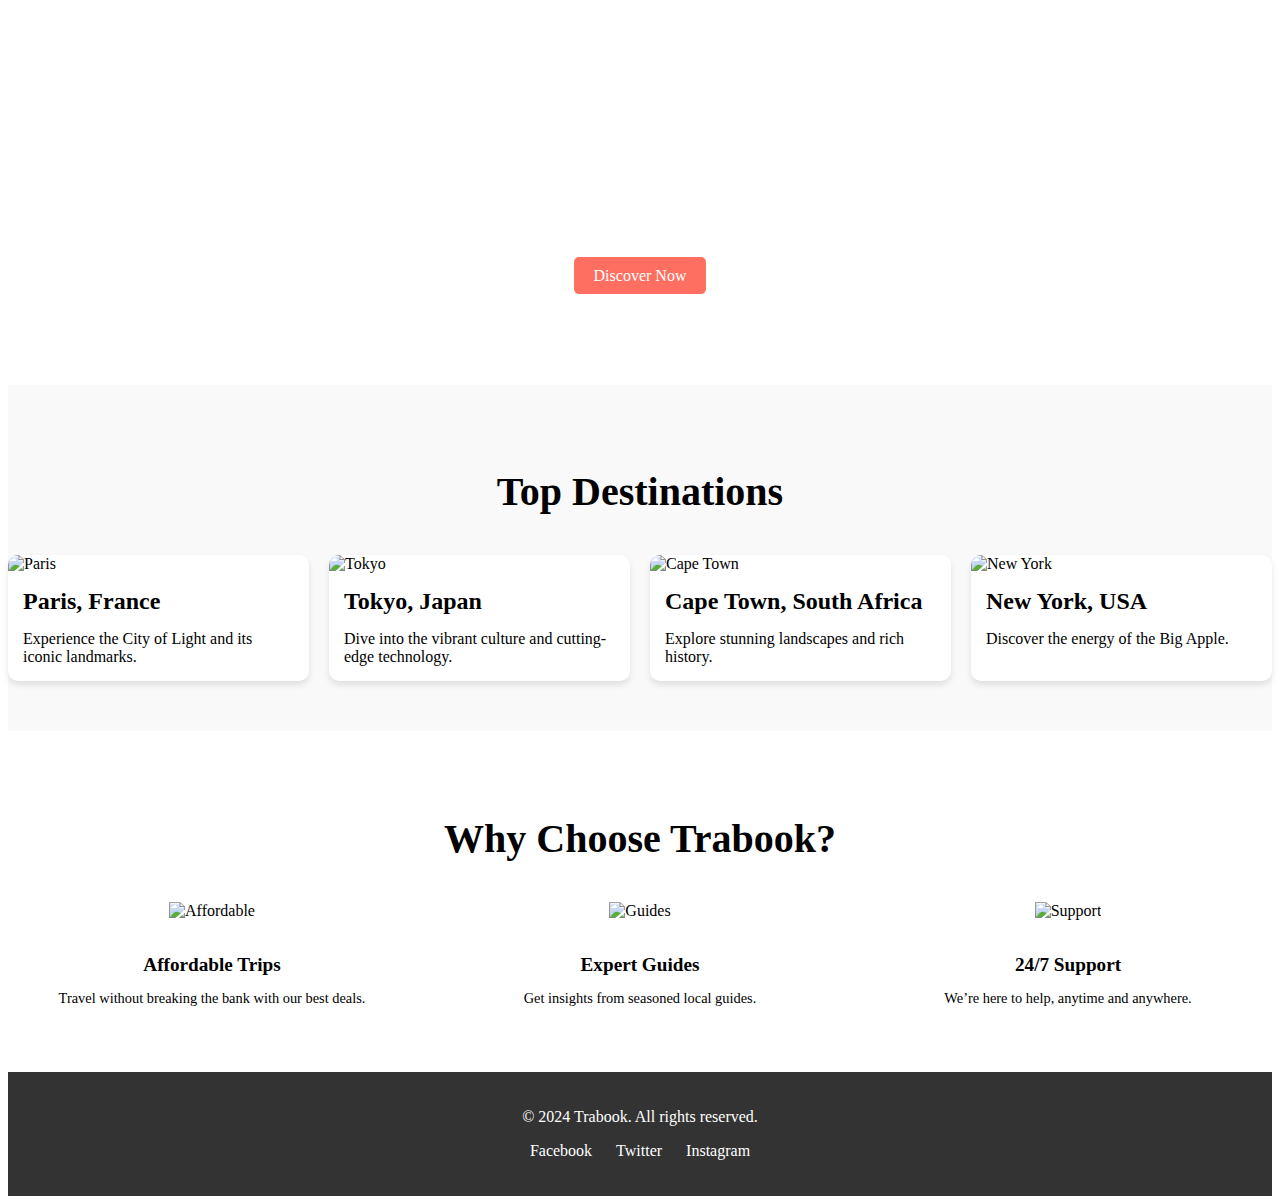
==== explorenow.html @ 4b7e54dc "Add files via upload" ====
<!DOCTYPE html>
<html lang="en">
<head>
    <meta charset="UTF-8">
    <meta name="viewport" content="width=device-width, initial-scale=1.0">
    <title>Explore Now - Trabook</title>
    <link rel="stylesheet" href="styles.css">
    <style>
        .header {
    background: url('images/header-bg.jpg') no-repeat center center/cover;
    color: white;
    text-align: center;
    padding: 100px 20px;
}

.header h1 {
    font-size: 3em;
    margin-bottom: 20px;
}

.header p {
    font-size: 1.2em;
    margin-bottom: 30px;
}

.cta-button {
    background-color: #ff6f61;
    color: white;
    text-decoration: none;
    padding: 10px 20px;
    border-radius: 5px;
    font-size: 1em;
}

.cta-button:hover {
    background-color: #ff4a3d;
}

/* Destinations Section */
.destinations-section {
    padding: 50px 0;
    background-color: #f9f9f9;
}

.destinations-section h2 {
    text-align: center;
    margin-bottom: 40px;
    font-size: 2.5em;
}

.destination-grid {
    display: grid;
    grid-template-columns: repeat(auto-fit, minmax(250px, 1fr));
    gap: 20px;
}

.destination-card {
    background: white;
    border-radius: 10px;
    overflow: hidden;
    box-shadow: 0 4px 6px rgba(0, 0, 0, 0.1);
    transition: transform 0.3s;
}

.destination-card:hover {
    transform: translateY(-10px);
}

.destination-card img {
    width: 100%;
    height: 200px;
    object-fit: cover;
}

.destination-card h3 {
    margin: 15px;
    font-size: 1.5em;
}

.destination-card p {
    margin: 0 15px 15px;
    font-size: 1em;
}

/* Features Section */
.features-section {
    padding: 50px 0;
}

.features-section h2 {
    text-align: center;
    margin-bottom: 40px;
    font-size: 2.5em;
}

.features-grid {
    display: grid;
    grid-template-columns: repeat(auto-fit, minmax(250px, 1fr));
    gap: 20px;
    text-align: center;
}

.feature img {
    width: 80px;
    margin-bottom: 15px;
}

.feature h3 {
    font-size: 1.2em;
    margin-bottom: 10px;
}

.feature p {
    font-size: 0.9em;
}

/* Footer */
.footer {
    background: #333;
    color: white;
    text-align: center;
    padding: 20px 0;
}

.footer ul {
    list-style: none;
    padding: 0;
}

.footer ul li {
    display: inline;
    margin: 0 10px;
}

.footer ul li a {
    color: white;
    text-decoration: none;
}

.footer ul li a:hover {
    text-decoration: underline;
}

    </style>
</head>
<body>
    <header class="header">
        <div class="container">
            <h1>Explore the World with Trabook</h1>
            <p>Your gateway to discovering unforgettable experiences.</p>
            <a href="#destinations" class="cta-button">Discover Now</a>
        </div>
    </header>

    <section id="destinations" class="destinations-section">
        <div class="container">
            <h2>Top Destinations</h2>
            <div class="destination-grid">
                <div class="destination-card">
                    <img src="images/paris.jpg" alt="Paris">
                    <h3>Paris, France</h3>
                    <p>Experience the City of Light and its iconic landmarks.</p>
                </div>
                <div class="destination-card">
                    <img src="images/tokyo.jpg" alt="Tokyo">
                    <h3>Tokyo, Japan</h3>
                    <p>Dive into the vibrant culture and cutting-edge technology.</p>
                </div>
                <div class="destination-card">
                    <img src="images/cape-town.jpg" alt="Cape Town">
                    <h3>Cape Town, South Africa</h3>
                    <p>Explore stunning landscapes and rich history.</p>
                </div>
                <div class="destination-card">
                    <img src="images/new-york.jpg" alt="New York">
                    <h3>New York, USA</h3>
                    <p>Discover the energy of the Big Apple.</p>
                </div>
            </div>
        </div>
    </section>

    <section class="features-section">
        <div class="container">
            <h2>Why Choose Trabook?</h2>
            <div class="features-grid">
                <div class="feature">
                    <img src="images/icon-affordable.png" alt="Affordable">
                    <h3>Affordable Trips</h3>
                    <p>Travel without breaking the bank with our best deals.</p>
                </div>
                <div class="feature">
                    <img src="images/icon-guide.png" alt="Guides">
                    <h3>Expert Guides</h3>
                    <p>Get insights from seasoned local guides.</p>
                </div>
                <div class="feature">
                    <img src="images/icon-support.png" alt="Support">
                    <h3>24/7 Support</h3>
                    <p>We’re here to help, anytime and anywhere.</p>
                </div>
            </div>
        </div>
    </section>

    <footer class="footer">
        <div class="container">
            <p>&copy; 2024 Trabook. All rights reserved.</p>
            <ul class="social-links">
                <li><a href="#">Facebook</a></li>
                <li><a href="#">Twitter</a></li>
                <li><a href="#">Instagram</a></li>
            </ul>
        </div>
    </footer>
</body>
</html>
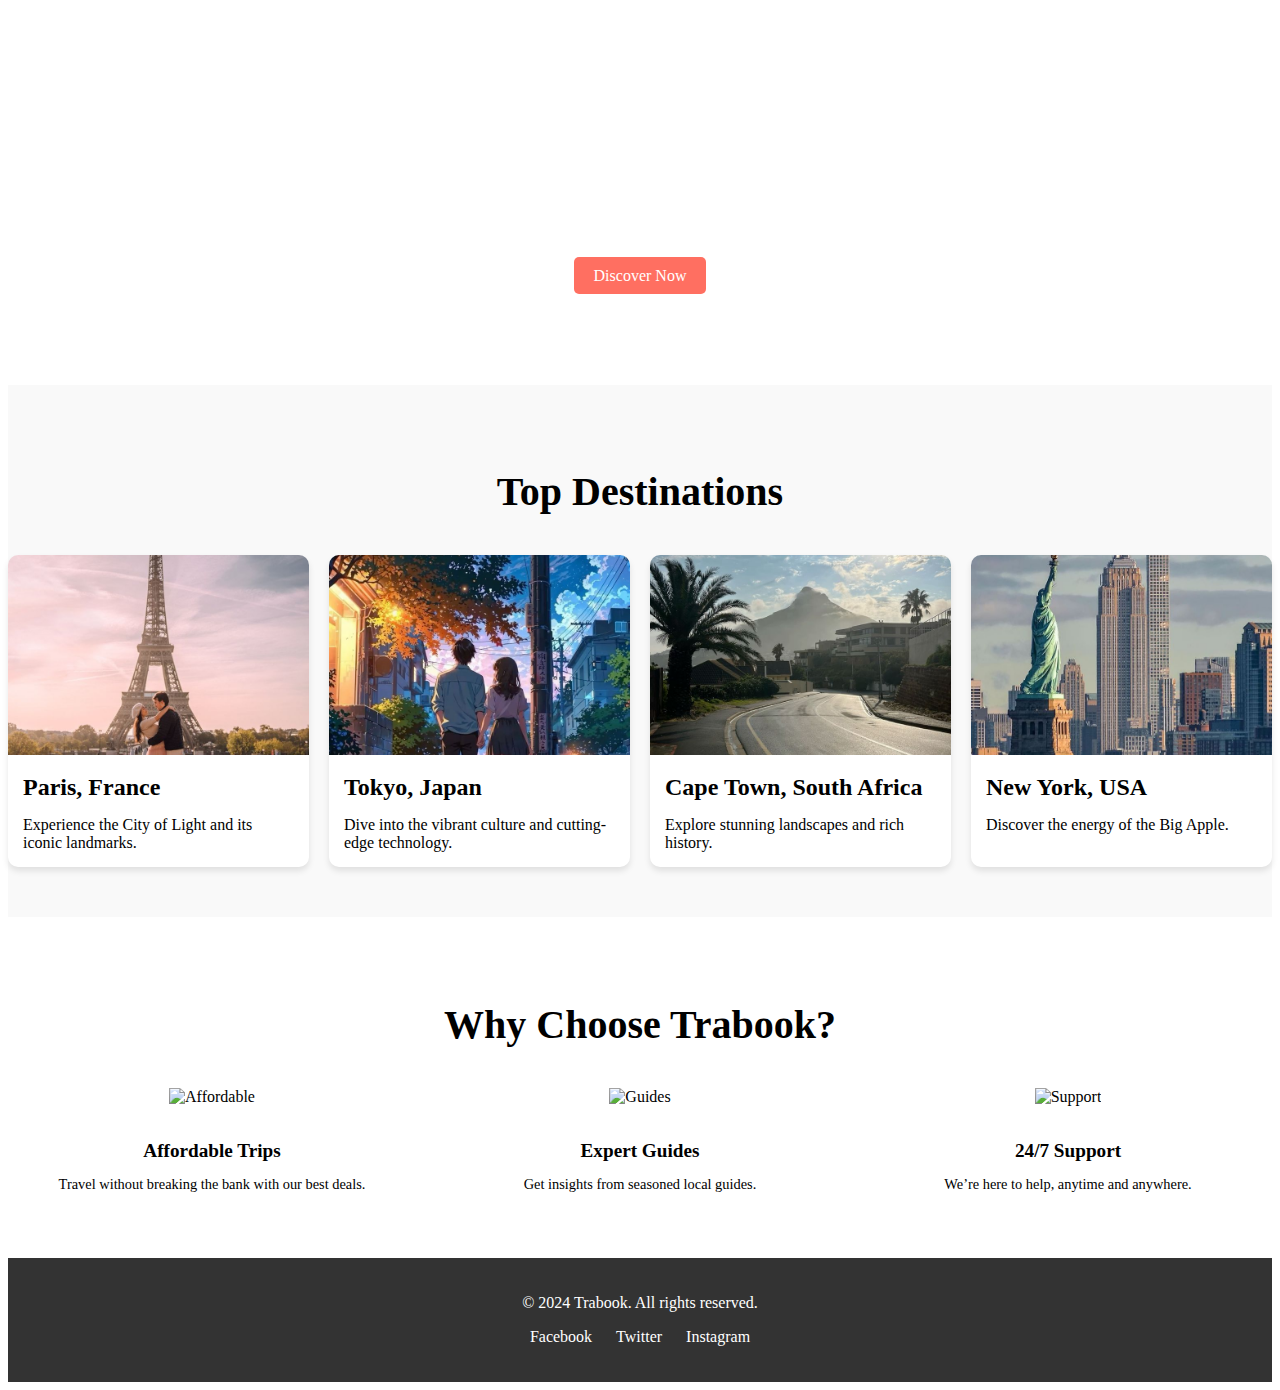
==== commit 8acc7346: "Add files via upload" ====
--- a/explorenow.html
+++ b/explorenow.html
@@ -157,22 +157,22 @@
             <h2>Top Destinations</h2>
             <div class="destination-grid">
                 <div class="destination-card">
-                    <img src="images/paris.jpg" alt="Paris">
+                    <img src="image/The 21 Best Eiffel Tower Photo Spots to Visit in 2024.jpeg" alt="Paris">
                     <h3>Paris, France</h3>
                     <p>Experience the City of Light and its iconic landmarks.</p>
                 </div>
                 <div class="destination-card">
-                    <img src="images/tokyo.jpg" alt="Tokyo">
+                    <img src="image/Anime wallpaper.jpeg" alt="Tokyo">
                     <h3>Tokyo, Japan</h3>
                     <p>Dive into the vibrant culture and cutting-edge technology.</p>
                 </div>
                 <div class="destination-card">
-                    <img src="images/cape-town.jpg" alt="Cape Town">
+                    <img src="image/cape town, south africa.jpeg" alt="Cape Town">
                     <h3>Cape Town, South Africa</h3>
                     <p>Explore stunning landscapes and rich history.</p>
                 </div>
                 <div class="destination-card">
-                    <img src="images/new-york.jpg" alt="New York">
+                    <img src="image/c21e7341-129f-4d52-8045-c538cd5590b0.jpeg" alt="New York">
                     <h3>New York, USA</h3>
                     <p>Discover the energy of the Big Apple.</p>
                 </div>
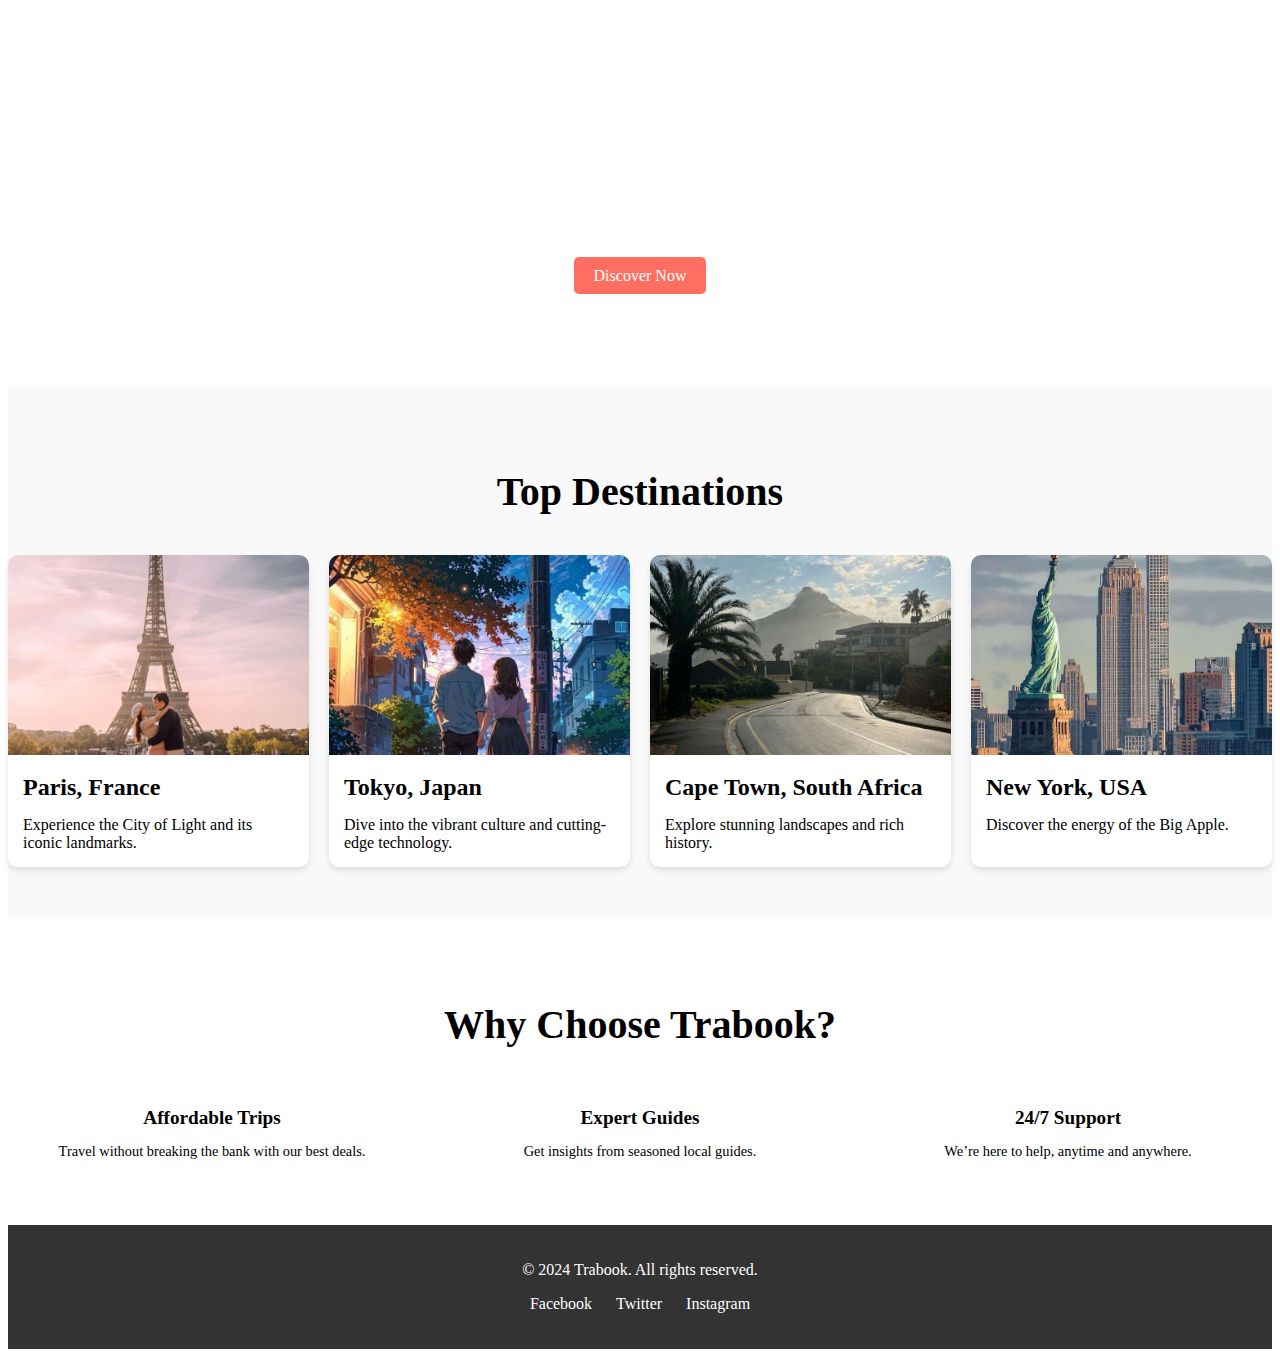
==== commit cf8ae498: "Add files via upload" ====
--- a/explorenow.html
+++ b/explorenow.html
@@ -185,17 +185,17 @@
             <h2>Why Choose Trabook?</h2>
             <div class="features-grid">
                 <div class="feature">
-                    <img src="images/icon-affordable.png" alt="Affordable">
+                   
                     <h3>Affordable Trips</h3>
                     <p>Travel without breaking the bank with our best deals.</p>
                 </div>
                 <div class="feature">
-                    <img src="images/icon-guide.png" alt="Guides">
+                  
                     <h3>Expert Guides</h3>
                     <p>Get insights from seasoned local guides.</p>
                 </div>
                 <div class="feature">
-                    <img src="images/icon-support.png" alt="Support">
+                    
                     <h3>24/7 Support</h3>
                     <p>We’re here to help, anytime and anywhere.</p>
                 </div>
